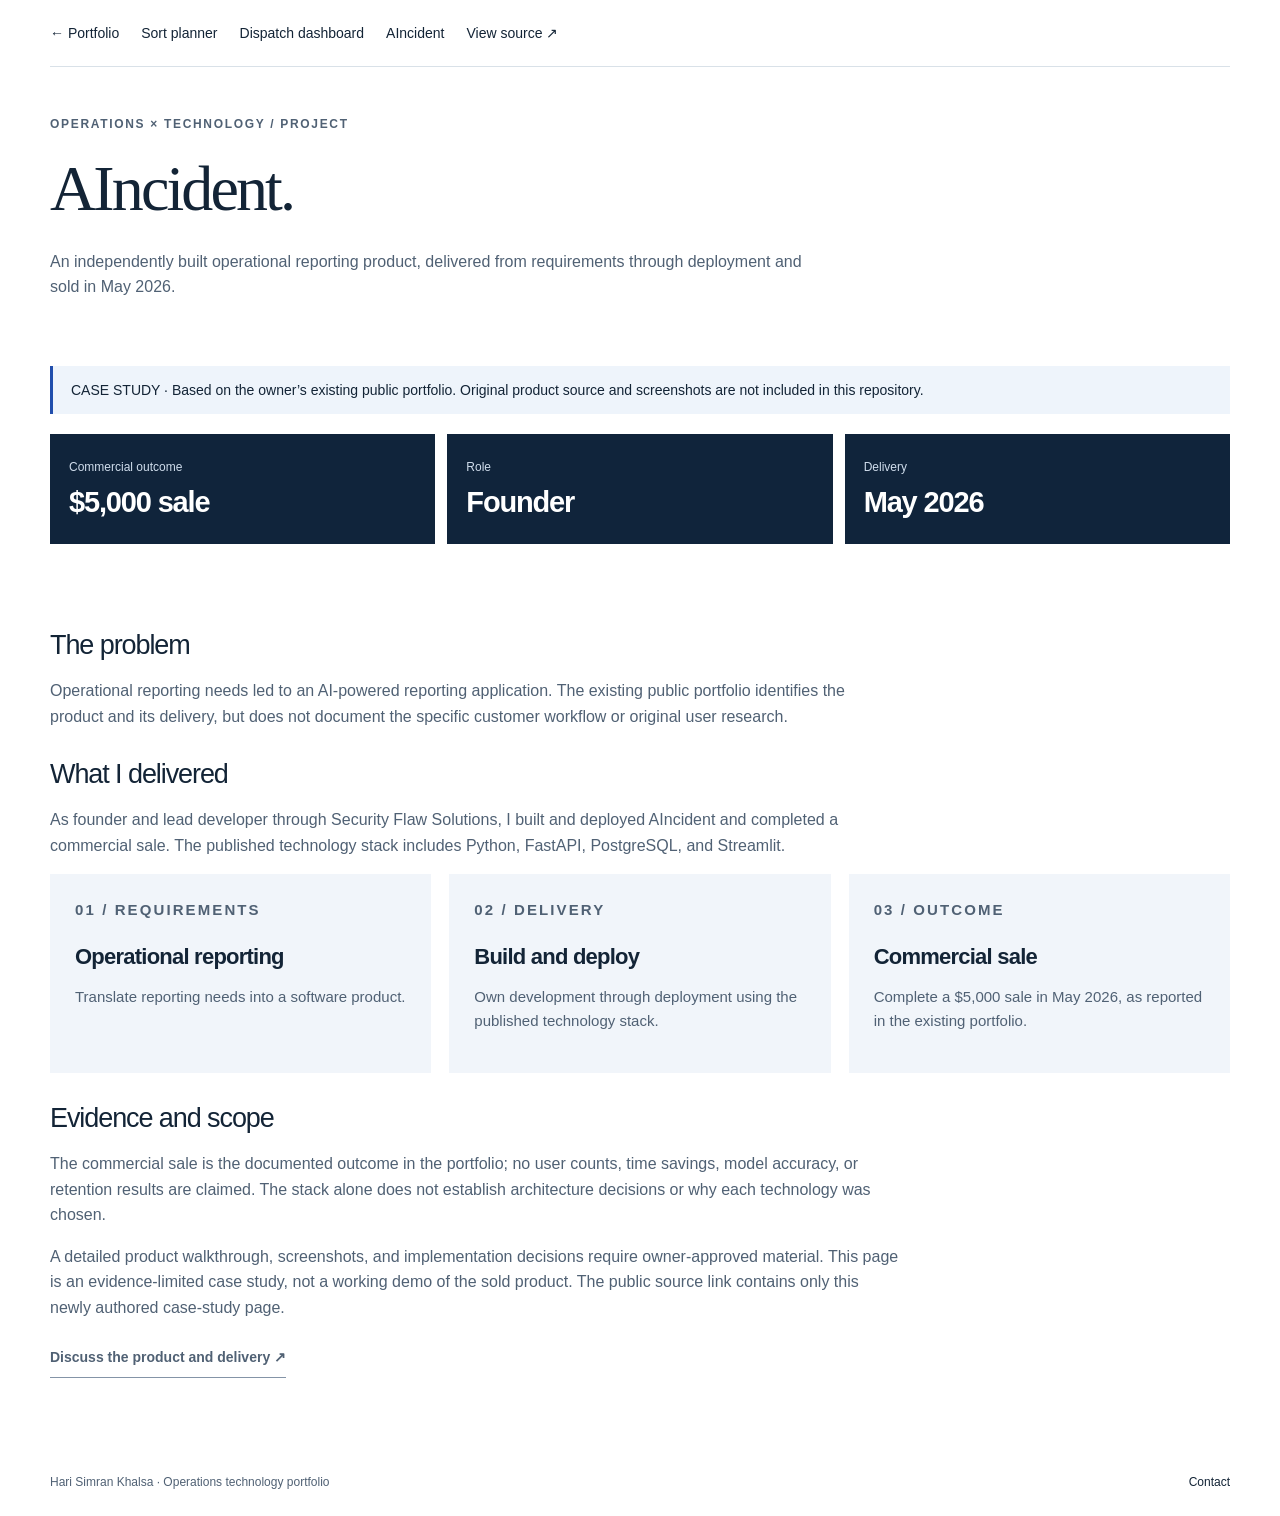
==== projects/aincident/index.html @ 90aebd1b "Add operations technology demos, project case study, and portfolio plan" ====
<!doctype html><html lang="en"><head><meta charset="utf-8"><meta name="viewport" content="width=device-width,initial-scale=1"><meta name="description" content="An independently built operational reporting product, delivered from requirements through deployment and sold in May 2026."><title>AIncident. | Hari Simran Khalsa</title><link rel="stylesheet" href="../../styles.css"><link rel="stylesheet" href="../projects.css"></head><body><a class="skip" href="#main">Skip to content</a><div class="wrap"><nav class="project-nav" aria-label="Project navigation"><a href="../../index.html#projects">← Portfolio</a><a href="../sort-planner/">Sort planner</a><a href="../dispatch-dashboard/">Dispatch dashboard</a><a href="../aincident/">AIncident</a><a href="https://github.com/sfskhalsa101/hari-simran-khalsa-portfolio/tree/main/projects/aincident">View source ↗</a></nav><main id="main"><div class="project-head"><p class="eyebrow">OPERATIONS × TECHNOLOGY / PROJECT</p><h1>AIncident.</h1><p>An independently built operational reporting product, delivered from requirements through deployment and sold in May 2026.</p></div><div class="notice">CASE STUDY · Based on the owner’s existing public portfolio. Original product source and screenshots are not included in this repository.</div><div class="kpis"><div><span>Commercial outcome</span><strong>$5,000 sale</strong></div><div><span>Role</span><strong>Founder</strong></div><div><span>Delivery</span><strong>May 2026</strong></div></div><section class="project-bottom"><h2>The problem</h2><p>Operational reporting needs led to an AI-powered reporting application. The existing public portfolio identifies the product and its delivery, but does not document the specific customer workflow or original user research.</p><h2>What I delivered</h2><p>As founder and lead developer through Security Flaw Solutions, I built and deployed AIncident and completed a commercial sale. The published technology stack includes Python, FastAPI, PostgreSQL, and Streamlit.</p><div class="flow"><div><p class="eyebrow">01 / REQUIREMENTS</p><h3>Operational reporting</h3><p>Translate reporting needs into a software product.</p></div><div><p class="eyebrow">02 / DELIVERY</p><h3>Build and deploy</h3><p>Own development through deployment using the published technology stack.</p></div><div><p class="eyebrow">03 / OUTCOME</p><h3>Commercial sale</h3><p>Complete a $5,000 sale in May 2026, as reported in the existing portfolio.</p></div></div><h2>Evidence and scope</h2><p>The commercial sale is the documented outcome in the portfolio; no user counts, time savings, model accuracy, or retention results are claimed. The stack alone does not establish architecture decisions or why each technology was chosen.</p><p>A detailed product walkthrough, screenshots, and implementation decisions require owner-approved material. This page is an evidence-limited case study, not a working demo of the sold product. The public source link contains only this newly authored case-study page.</p><p><a class="text-button" href="../../index.html#contact">Discuss the product and delivery ↗</a></p></section></main><footer><span>Hari Simran Khalsa · Operations technology portfolio</span><a href="../../index.html#contact">Contact</a></footer></div></body></html>
---- styles.css ----
:root{--navy:#10243b;--blue:#214eac;--ink:#132436;--muted:#506174;--line:#d9e1e8;--pale:#f1f5fa;--white:#fff;--max:1180px}*{box-sizing:border-box}html{scroll-behavior:smooth;scroll-padding-top:30px}body{margin:0;background:var(--white);color:var(--ink);font:16px/1.6 'Segoe UI',Arial,sans-serif;-webkit-font-smoothing:antialiased}a{color:inherit;text-decoration:none}button,input{font:inherit}button,a,input,summary{touch-action:manipulation}a:focus-visible,button:focus-visible,input:focus-visible,summary:focus-visible{outline:3px solid #e8aa3e;outline-offset:4px}.wrap{width:min(var(--max),calc(100% - 80px));margin:auto}.skip{position:absolute;left:20px;top:-80px;background:var(--navy);color:white;padding:12px;z-index:100}.skip:focus{top:10px}header{border-bottom:1px solid var(--line)}.nav{min-height:94px;display:flex;align-items:center;justify-content:space-between;gap:25px}.brand{display:flex;align-items:center;gap:13px;font-size:16px;font-weight:650}.monogram{background:var(--navy);color:white;display:grid;place-items:center;width:39px;height:39px;font-size:14px;letter-spacing:-1px}.nav nav{display:flex;align-items:center;gap:26px;font-size:14px}.nav nav a:hover{color:var(--blue)}.nav-contact{border:1px solid var(--navy);padding:8px 17px}.hero{padding:64px 0 65px;display:grid;grid-template-columns:1.14fr .86fr;gap:70px;align-items:center}.eyebrow{font-size:12px;letter-spacing:.14em;font-weight:650;line-height:1.5;margin:0 0 22px;color:var(--blue)}h1{font-family:Georgia,'Times New Roman',serif;font-weight:400;font-size:clamp(60px,6.7vw,86px);letter-spacing:-.045em;line-height:1.05;margin:0 0 26px}.hero-role{font-size:23px;line-height:1.4;margin:0 0 20px;font-weight:500;letter-spacing:-.025em}.hero-description{color:var(--muted);font-size:16px;max-width:490px;margin:0 0 29px}.actions{display:flex;align-items:center;gap:25px;flex-wrap:wrap}.button{padding:14px 18px;background:var(--blue);color:#fff;display:inline-flex;align-items:center;justify-content:center;gap:20px;min-height:50px;font-size:14px;font-weight:600}.button:hover{background:var(--navy)}.text-button{font-size:14px;font-weight:600;border-bottom:1px solid #8494a7;padding:9px 0;display:inline-flex;gap:13px;align-items:center}.hero-detail{margin-top:35px;display:flex;gap:7px 18px;flex-wrap:wrap;color:var(--muted);font-size:12px}.portrait{margin:0;position:relative;align-self:stretch;min-height:530px;background:#dae1e8;overflow:hidden}.portrait img{width:100%;height:100%;object-fit:cover;object-position:50% 32%;display:block}.portrait figcaption{position:absolute;bottom:0;left:0;right:0;background:#10243beb;color:white;padding:16px 21px;display:flex;justify-content:space-between;gap:15px;font-size:12px}.portrait figcaption span:first-child{letter-spacing:.07em}.metric-band{background:var(--navy);color:white}.metrics{display:grid;grid-template-columns:repeat(4,1fr);padding:38px 0;gap:40px}.metrics>div{border-left:1px solid #456076;padding-left:30px}.metrics>div:first-child{border:0;padding-left:0}.metrics strong{font-size:48px;font-weight:450;letter-spacing:-.05em;line-height:1.1}.metrics p{font-size:16px;margin:10px 0 2px}.metrics span{font-size:12px;color:#bfd0e2}.section{padding-top:85px;padding-bottom:85px}.section-heading{display:grid;grid-template-columns:1.2fr .8fr;gap:70px;align-items:end;margin-bottom:37px}.section-heading .eyebrow{margin-bottom:15px}h2{font-size:clamp(32px,3.4vw,43px);font-weight:500;letter-spacing:-.04em;line-height:1.18;margin:0}.section-heading>p{margin:0;color:var(--muted);font-size:16px}.section-heading>.text-button{justify-self:end;align-self:end}.case{display:grid;grid-template-columns:.88fr 1.12fr;border:1px solid var(--line);margin-bottom:24px}.case-lead{padding:36px;background:var(--pale)}.company-label{font-size:12px;font-weight:650;letter-spacing:.06em;color:var(--blue);margin:0 0 25px}h3{font-size:29px;letter-spacing:-.035em;font-weight:550;line-height:1.2;margin:0}.case-number{font-size:52px;letter-spacing:-.05em;font-weight:500;line-height:1.2;margin:28px 0 8px}.case-number span{font-size:30px;color:var(--blue);padding:0 6px}.case-lead>p:not(.company-label){font-size:14px;color:var(--muted);max-width:350px}.case-body{padding:35px 40px}.case-body>div+div{margin-top:22px}h4{margin:0 0 6px;font-size:16px;line-height:1.4;font-weight:650}.case-body p{margin:0;color:var(--muted);font-size:15px}.case-tags{display:flex;flex-wrap:wrap;gap:8px}.case-tags span{font-size:12px;padding:4px 9px;background:var(--pale);border:1px solid #e3e9ef;color:#3d5068}.bar-chart{margin:28px 0 5px}.bar-row{display:grid;grid-template-columns:42px 1fr 40px;align-items:center;gap:11px;margin:13px 0;font-size:12px}.bar-row>div{height:11px;background:#dde5ee}.bar-row i{height:100%;background:#90a3bb;display:block}.bar-row.after i{background:var(--blue)}.bar-row b{text-align:right;font-weight:600}.split-results{display:flex;gap:25px;margin:31px 0 20px}.split-results strong{display:block;font-size:39px;font-weight:500;letter-spacing:-.05em}.split-results span{display:block;font-size:12px;color:var(--muted)}.case-dispatch .case-lead{background:#eaf0f9}.source-note{font-size:12px;color:var(--muted);margin:18px 0 0}.current-section{background:var(--pale);padding:68px 0}.current-grid{display:grid;grid-template-columns:1fr 1.05fr;gap:90px}.current-grid>div>p:not(.eyebrow){color:var(--muted);max-width:430px}.current-stat{display:flex;align-items:center;gap:25px;padding-bottom:20px;border-bottom:1px solid #cbd6e2}.current-stat strong{font-size:70px;letter-spacing:-.06em;line-height:1;font-weight:450;color:var(--blue)}.current-stat p{margin:0;font-size:15px;color:var(--muted)}.current-details ul{padding-left:19px;margin:22px 0}.current-details li{padding:0 0 9px 4px;font-size:15px}.small{font-size:12px;line-height:1.55;color:var(--muted);margin:12px 0 0}.demo-topline{display:flex;justify-content:space-between;align-items:center;gap:15px;margin-bottom:20px}.demo-label{font-size:12px;letter-spacing:.07em;color:var(--blue);font-weight:650}.demo-topline p{font-size:12px;color:var(--muted);margin:0}.scenario-buttons{display:flex;gap:8px;flex-wrap:wrap;margin-bottom:18px}.scenario-buttons button{background:white;color:var(--muted);border:1px solid var(--line);padding:9px 14px;font-size:14px;cursor:pointer;min-height:43px}.scenario-buttons button[aria-pressed=true]{background:var(--navy);border-color:var(--navy);color:white}.simulator{display:grid;grid-template-columns:1.1fr .9fr;border:1px solid var(--line)}#staffing-form{padding:28px}.form-heading{display:flex;align-items:center;justify-content:space-between;gap:20px;margin-bottom:23px}.form-heading h3{font-size:23px}.form-heading button{border:0;border-bottom:1px solid #96a4b4;background:none;color:var(--blue);font-size:14px;cursor:pointer;padding:4px 0}.input-grid{display:grid;grid-template-columns:1fr 1fr;gap:16px 20px}.input-grid label{font-size:14px;font-weight:500;line-height:1.45}.input-grid input{display:block;margin-top:6px;width:100%;min-height:43px;background:white;border:1px solid #b8c6d4;border-radius:0;color:var(--ink);padding:8px 10px;font-size:16px}.input-grid input:focus{border-color:var(--blue)}.wide-input{grid-column:1/-1}.field-note{font-size:12px;color:var(--muted);margin:19px 0 0}.sim-results{background:var(--navy);padding:30px;color:white}.result-status{display:inline-block;padding:5px 9px;border:1px solid #6189b7;color:#d0e6ff;font-size:12px}.result-status.late{border-color:#d0a16b;color:#ffd8a5}.finish-result{margin:30px 0}.finish-result>span{font-size:14px;color:#b9cce0;display:block}.finish-result>strong{display:block;font-size:50px;line-height:1.3;letter-spacing:-.045em;font-weight:450;margin:5px 0}.finish-result>p{font-size:14px;color:#c6d7e9;min-height:24px;margin:3px 0}.result-grid{display:grid;grid-template-columns:1fr 1fr;gap:22px 15px;padding:23px 0;border-top:1px solid #3b526c;border-bottom:1px solid #3b526c}.result-grid span{display:block;font-size:12px;color:#b9cce0}.result-grid strong{display:block;font-size:26px;font-weight:500;letter-spacing:-.025em;margin-top:5px}.constraint-box{padding-top:26px}.constraint-box>span{font-size:12px;letter-spacing:.05em;color:#a9c6e9}.constraint-box h4{font-size:23px;margin-top:9px;font-weight:500}.constraint-box p{font-size:14px;color:#c2d2e3;margin:8px 0}.capacity-bars{margin-top:28px}.capacity-bars>div{display:grid;grid-template-columns:38px 1fr 62px;align-items:center;gap:12px;margin:12px 0;font-size:12px}.capacity-bars b{font-weight:500;text-align:right}.capacity-bars meter{width:100%;height:12px;border:0;appearance:none;background:#304860}.capacity-bars meter::-webkit-meter-bar{background:#304860;border:0;border-radius:0;height:9px}.capacity-bars meter::-webkit-meter-optimum-value{background:#83b1ef}.capacity-bars meter::-moz-meter-bar{background:#83b1ef}.sim-results .small{color:#a8bed5}.result-error{border:1px solid #b99a70;padding:17px;color:#ffe1bc;font-size:15px}.method{margin-top:17px;border-bottom:1px solid var(--line);padding:13px 0 18px}.method summary{cursor:pointer;font-size:14px;font-weight:600;width:fit-content}.method-grid{display:grid;grid-template-columns:repeat(3,1fr);gap:27px;padding:20px 0 0}.method p{font-size:14px;color:var(--muted);margin:0}.product-section{background:#19385d;color:white;padding:70px 0}.product-grid{display:grid;grid-template-columns:1fr .9fr;gap:100px}.product-section .eyebrow{color:#b5d3ff}.product-section h2{font-family:Georgia,'Times New Roman',serif;font-weight:400;font-size:64px;line-height:1.1}.product-subtitle{font-size:23px;line-height:1.4;font-weight:450;margin:23px 0}.product-grid>div>p:not(.eyebrow):not(.product-subtitle){font-size:16px;color:#cfdded}.tech-list{display:flex;flex-wrap:wrap;gap:9px;margin-top:25px}.tech-list span{font-size:12px;border:1px solid #5b7698;padding:5px 10px}.product-facts{padding-top:12px}.product-facts>div{padding:20px 0;border-bottom:1px solid #526c8a}.product-facts span{display:block;color:#c0d2e9;font-size:13px}.product-facts strong{font-size:23px;display:block;margin-top:5px;letter-spacing:-.025em;font-weight:500}.product-facts p{font-size:12px!important;margin-top:27px}.experience-list{border-top:1px solid var(--line)}.experience-list article{display:grid;grid-template-columns:.75fr 1.25fr;gap:50px;border-bottom:1px solid var(--line);padding:28px 0}.experience-list article span{font-size:12px;letter-spacing:.05em;color:var(--muted)}.experience-list h3{font-size:26px;margin-top:7px}.experience-list h4{font-size:17px;font-weight:600;margin-bottom:7px}.experience-list p{font-size:15px;color:var(--muted);margin:0;max-width:630px}.education{display:grid;grid-template-columns:1fr 1fr 1.1fr;gap:35px;padding-top:40px}.education .eyebrow{margin-bottom:12px}.education p:not(.eyebrow){font-size:14px;color:var(--muted);margin:0}.education strong{font-weight:550;color:var(--ink)}.contact-section{padding:66px 0;background:var(--pale);border-top:1px solid var(--line);border-bottom:1px solid var(--line)}.contact-inner{display:grid;grid-template-columns:1.2fr .8fr;align-items:center;gap:80px}.contact-inner h2{font-size:36px}.contact-inner>div>p:not(.eyebrow){color:var(--muted);max-width:530px;margin-top:18px}.contact-email{font-size:21px;border-bottom:1px solid #8e9fb1;overflow-wrap:anywhere}.contact-inner .button{margin-top:8px}footer{padding:24px 0;display:flex;justify-content:space-between;gap:16px;color:var(--muted);font-size:12px}footer a{color:var(--ink)}
@media(max-width:1050px){.wrap{width:calc(100% - 56px)}.hero{gap:35px;padding:45px 0}.portrait{min-height:520px}.portrait figcaption{flex-direction:column;gap:0}.hero-detail{margin-top:25px}.metrics{gap:24px}.metrics>div{padding-left:24px}.metrics strong{font-size:42px}.section-heading{gap:35px}.current-grid,.product-grid{gap:50px}.case-lead{padding:28px}.case-body{padding:28px}.case-number{font-size:44px}.split-results{gap:18px}.split-results strong{font-size:32px}.sim-results,#staffing-form{padding:24px}.finish-result>strong{font-size:42px}.input-grid{gap:14px}.contact-inner{gap:40px}}
@media(max-width:760px){.wrap{width:calc(100% - 40px)}.nav{min-height:76px;gap:12px}.brand{font-size:14px;gap:9px}.monogram{width:34px;height:34px}.nav nav{gap:16px}.nav nav a:not(.nav-contact){display:none}.nav-contact{font-size:13px;padding:7px 12px}.hero{grid-template-columns:1fr;gap:32px;padding:36px 0 40px}.hero-copy{max-width:600px}.eyebrow{font-size:12px;margin-bottom:19px}h1{font-size:64px;line-height:1.05;margin-bottom:22px}.hero-role{font-size:23px}.hero-description{max-width:100%}.hero-detail{margin-top:23px}.portrait{min-height:0;height:440px;max-width:100%}.portrait img{object-position:50% 25%}.portrait figcaption{flex-direction:row;font-size:12px;padding:15px}.metrics{padding:27px 0;gap:15px}.metrics>div{padding-left:14px}.metrics strong{font-size:35px}.metrics p{font-size:13px;line-height:1.4;margin-top:9px}.metrics span{font-size:12px;line-height:1.4;display:block;margin-top:8px}.section{padding-top:55px;padding-bottom:55px}.section-heading{grid-template-columns:1fr;gap:19px;margin-bottom:27px}h2{font-size:33px}.section-heading>p{max-width:550px}.section-heading>.text-button{justify-self:start}.case{grid-template-columns:1fr}.case-lead{padding:27px}.case-body{padding:27px}.case-lead h3 br{display:none}.case-number{font-size:47px;margin-top:20px}.bar-chart{max-width:390px}.case-lead>p:not(.company-label){max-width:100%}.split-results strong{font-size:38px}.split-results{gap:42px;margin-top:22px}.current-section{padding:45px 0}.current-grid{grid-template-columns:1fr;gap:30px}.current-stat strong{font-size:59px}.current-stat p{max-width:300px}.current-grid>div>p:not(.eyebrow){max-width:100%}.demo-topline{flex-direction:column;align-items:flex-start;gap:7px}.scenario-buttons{gap:7px}.scenario-buttons button{font-size:13px;padding:8px 11px}.simulator{grid-template-columns:1fr}.input-grid{gap:17px 15px}.input-grid label{font-size:14px}.sim-results,#staffing-form{padding:24px}.finish-result{margin:23px 0}.finish-result>strong{font-size:46px}.result-grid strong{font-size:26px}.method-grid{grid-template-columns:1fr;gap:19px}.product-section{padding:46px 0}.product-grid{grid-template-columns:1fr;gap:23px}.product-section h2{font-size:54px}.product-subtitle{font-size:23px}.product-facts{padding-top:0}.product-facts>div{padding:15px 0}.product-facts strong{font-size:22px}.experience-list article{grid-template-columns:1fr;gap:17px;padding:24px 0}.experience-list h3{font-size:25px}.education{grid-template-columns:1fr;gap:25px;padding-top:30px}.contact-section{padding:43px 0}.contact-inner{grid-template-columns:1fr;gap:23px}.contact-inner h2{font-size:32px}.contact-email{font-size:20px}footer{flex-wrap:wrap;padding:24px 0;gap:12px}footer span:nth-child(2){order:3;width:100%}}
@media(max-width:370px){.wrap{width:calc(100% - 30px)}h1{font-size:55px}.metrics{gap:10px}.metrics>div{padding-left:10px}.metrics strong{font-size:29px}.metrics p,.metrics span{font-size:12px}.portrait figcaption{flex-direction:column}.input-grid{grid-template-columns:1fr}.wide-input{grid-column:auto}.case-lead,.case-body{padding:23px}}
@media(prefers-reduced-motion:reduce){html{scroll-behavior:auto}}
@media print{header,.simulator,.scenario-buttons,.demo-topline,.method,.actions,.contact-section,footer{display:none}.wrap{width:100%}.hero{padding:15px 0;gap:35px;grid-template-columns:1.3fr .7fr}.portrait{min-height:0;height:290px}.section{padding:30px 0}.metric-band,.product-section{print-color-adjust:exact;-webkit-print-color-adjust:exact}.case,.experience-list article{break-inside:avoid}h1{font-size:50px}.source-note{font-size:11px}}

.savings-explanation{padding:17px 18px;background:var(--pale);border-left:3px solid var(--blue)}.savings-explanation p+p{margin-top:8px;font-size:13px}.savings-explanation strong{font-weight:600;color:var(--ink)}
@media(max-width:1050px){.metrics{grid-template-columns:repeat(2,1fr);gap:26px}.metrics>div:nth-child(3){border:0;padding-left:0}}
---- projects/projects.css ----
.project-head{padding:48px 0 30px}.project-head h1{font-size:clamp(40px,5vw,66px);max-width:850px}.project-head p{max-width:780px;color:var(--muted)}.project-nav{display:flex;gap:22px;padding:22px 0;border-bottom:1px solid var(--line);flex-wrap:wrap;font-size:14px}.notice{padding:13px 18px;background:#eef4fb;border-left:3px solid var(--blue);font-size:14px;margin:20px 0}.project-layout{display:grid;grid-template-columns:300px 1fr;gap:28px;align-items:start}.panel{border:1px solid var(--line);padding:24px;background:white}.panel h2{font-size:25px;margin-bottom:20px}.controls label{display:block;margin-bottom:14px;font-size:14px}.controls input,.controls select{display:block;width:100%;padding:9px;border:1px solid #9aabba;font:inherit;margin-top:5px}.controls button,button.action{border:0;cursor:pointer;background:var(--blue);color:white;padding:12px 18px;font:inherit}.kpis{display:grid;grid-template-columns:repeat(3,1fr);gap:12px;margin:0 0 22px}.kpis>div{background:var(--navy);color:white;padding:19px}.kpis strong{font-size:29px;display:block;letter-spacing:-.04em}.kpis span{font-size:12px;color:#d0ddec}.table-scroll{overflow-x:auto}table{border-collapse:collapse;width:100%;font-size:14px}th,td{text-align:left;border-bottom:1px solid var(--line);padding:12px 10px;vertical-align:top}th{font-size:12px;color:var(--muted);background:var(--pale)}td input{width:88px;padding:6px;border:1px solid #b8c6d4;font:inherit}caption{text-align:left;font-weight:600;margin:10px 0}details{margin:24px 0}summary{cursor:pointer;font-weight:600}.project-bottom{padding:34px 0 55px}.project-bottom h2{font-size:27px;margin-top:30px}.project-bottom p,.project-bottom li{max-width:850px;color:var(--muted)}.error{color:#942713;font-weight:600}.flag{display:inline-block;padding:3px 8px;font-size:12px;background:#fff0df;color:#704600}.flag.Critical{background:#fce8e4;color:#8a2519}.flag.Clear{background:#e5f4ed;color:#176142}.route{border:1px solid var(--line);padding:20px;margin-bottom:16px}.route h3{font-size:21px;display:flex;justify-content:space-between;gap:14px}.route ul{padding-left:20px}.route li{margin:12px 0}.route p{font-size:14px;color:var(--muted)}.project-cards{display:grid;grid-template-columns:repeat(3,1fr);gap:18px}.project-card{border:1px solid var(--line);padding:28px;display:flex;flex-direction:column;align-items:start}.project-card h3{font-size:25px}.project-card p{color:var(--muted);font-size:15px}.project-card .actions{margin-top:auto;gap:13px}.flow{display:grid;grid-template-columns:repeat(3,1fr);gap:18px}.flow>div{padding:25px;background:var(--pale)}.flow h3{font-size:22px}.flow p{font-size:15px}.muted{color:var(--muted)}[hidden]{display:none!important}@media(max-width:850px){.project-layout{grid-template-columns:1fr}.project-cards,.flow{grid-template-columns:1fr}.kpis{grid-template-columns:1fr 1fr}.project-head{padding-top:32px}.project-nav{gap:15px}.panel{padding:18px}}@media(max-width:420px){.kpis{grid-template-columns:1fr}.project-head h1{font-size:42px}}
.project-layout>*{min-width:0}.project-cards>*{min-width:0}.kpis strong{overflow-wrap:anywhere}
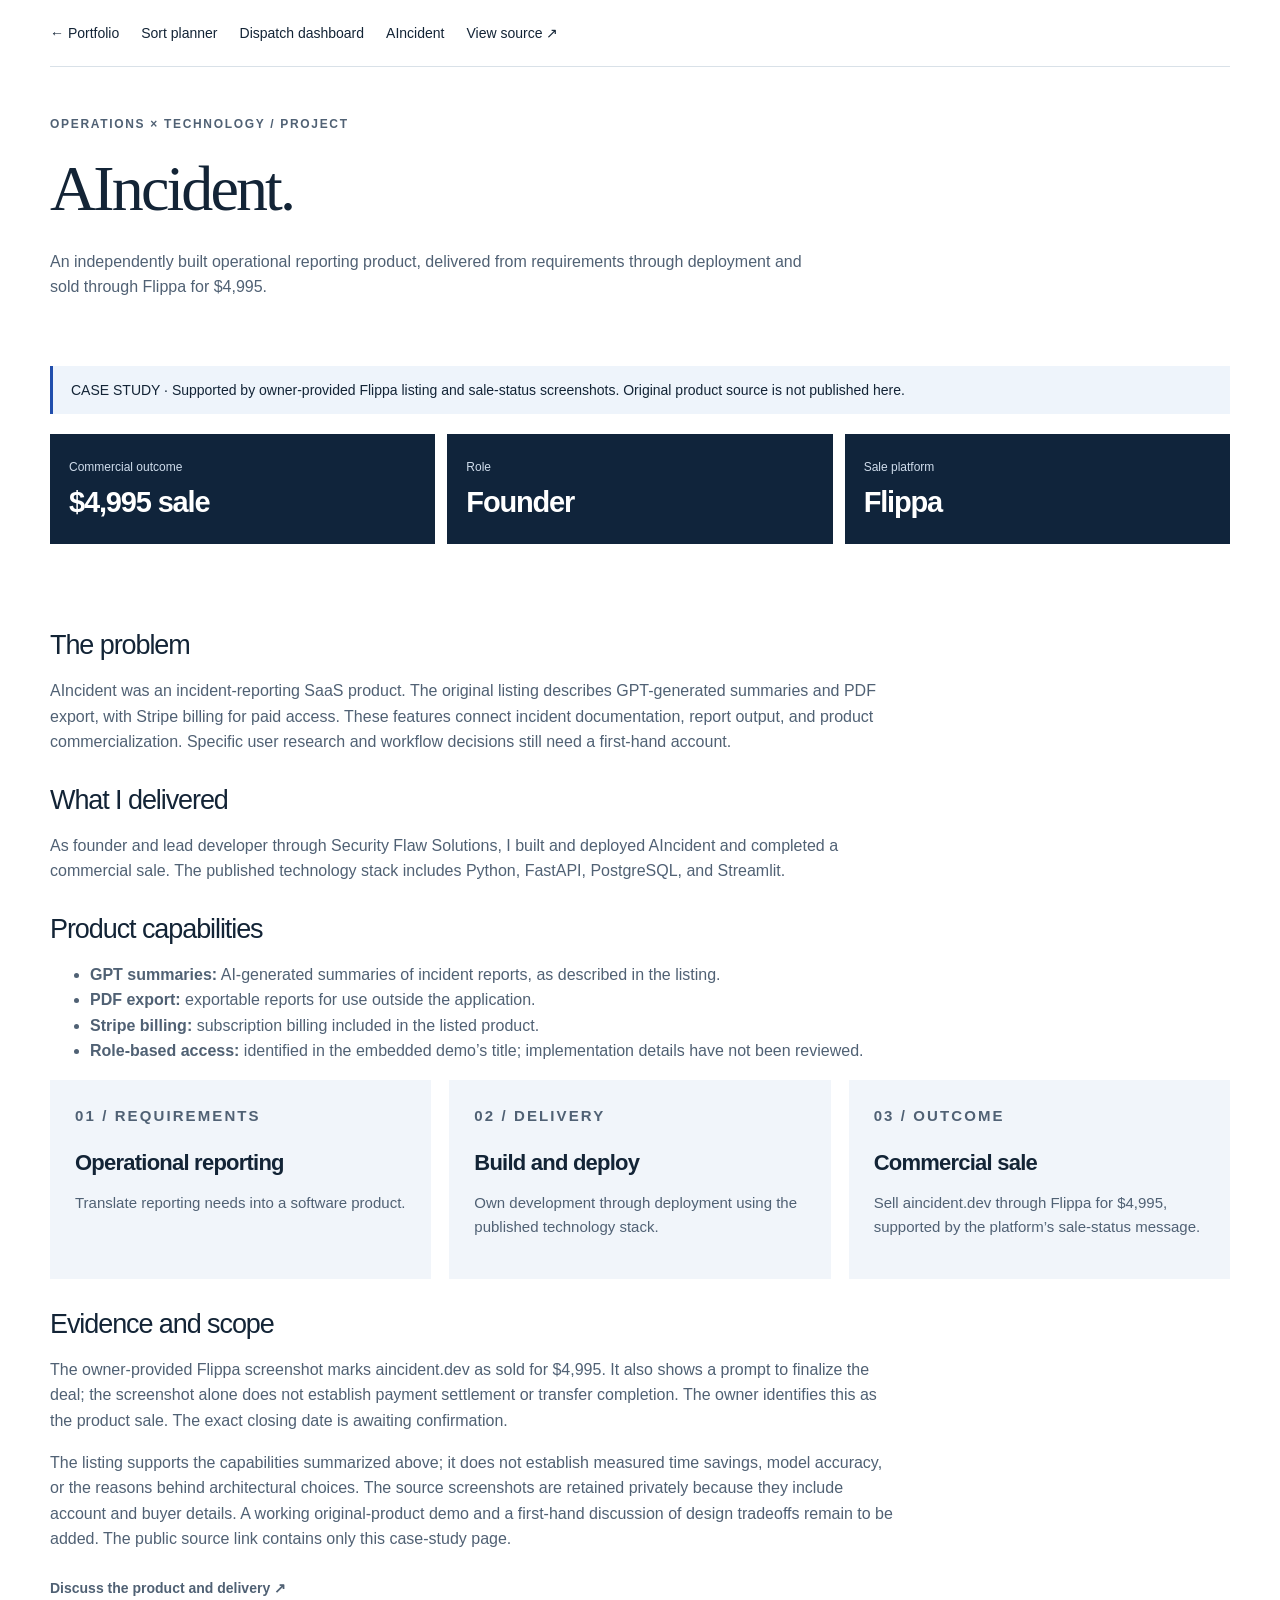
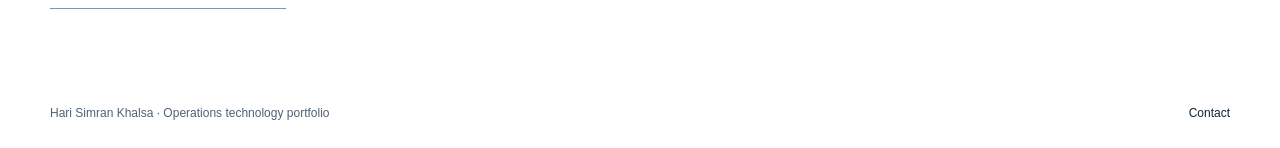
==== commit 765616df: "Ground AIncident case study in original Flippa sale evidence" ====
--- a/projects/aincident/index.html
+++ b/projects/aincident/index.html
@@ -1 +1 @@
-<!doctype html><html lang="en"><head><meta charset="utf-8"><meta name="viewport" content="width=device-width,initial-scale=1"><meta name="description" content="An independently built operational reporting product, delivered from requirements through deployment and sold in May 2026."><title>AIncident. | Hari Simran Khalsa</title><link rel="stylesheet" href="../../styles.css"><link rel="stylesheet" href="../projects.css"></head><body><a class="skip" href="#main">Skip to content</a><div class="wrap"><nav class="project-nav" aria-label="Project navigation"><a href="../../index.html#projects">← Portfolio</a><a href="../sort-planner/">Sort planner</a><a href="../dispatch-dashboard/">Dispatch dashboard</a><a href="../aincident/">AIncident</a><a href="https://github.com/sfskhalsa101/hari-simran-khalsa-portfolio/tree/main/projects/aincident">View source ↗</a></nav><main id="main"><div class="project-head"><p class="eyebrow">OPERATIONS × TECHNOLOGY / PROJECT</p><h1>AIncident.</h1><p>An independently built operational reporting product, delivered from requirements through deployment and sold in May 2026.</p></div><div class="notice">CASE STUDY · Based on the owner’s existing public portfolio. Original product source and screenshots are not included in this repository.</div><div class="kpis"><div><span>Commercial outcome</span><strong>$5,000 sale</strong></div><div><span>Role</span><strong>Founder</strong></div><div><span>Delivery</span><strong>May 2026</strong></div></div><section class="project-bottom"><h2>The problem</h2><p>Operational reporting needs led to an AI-powered reporting application. The existing public portfolio identifies the product and its delivery, but does not document the specific customer workflow or original user research.</p><h2>What I delivered</h2><p>As founder and lead developer through Security Flaw Solutions, I built and deployed AIncident and completed a commercial sale. The published technology stack includes Python, FastAPI, PostgreSQL, and Streamlit.</p><div class="flow"><div><p class="eyebrow">01 / REQUIREMENTS</p><h3>Operational reporting</h3><p>Translate reporting needs into a software product.</p></div><div><p class="eyebrow">02 / DELIVERY</p><h3>Build and deploy</h3><p>Own development through deployment using the published technology stack.</p></div><div><p class="eyebrow">03 / OUTCOME</p><h3>Commercial sale</h3><p>Complete a $5,000 sale in May 2026, as reported in the existing portfolio.</p></div></div><h2>Evidence and scope</h2><p>The commercial sale is the documented outcome in the portfolio; no user counts, time savings, model accuracy, or retention results are claimed. The stack alone does not establish architecture decisions or why each technology was chosen.</p><p>A detailed product walkthrough, screenshots, and implementation decisions require owner-approved material. This page is an evidence-limited case study, not a working demo of the sold product. The public source link contains only this newly authored case-study page.</p><p><a class="text-button" href="../../index.html#contact">Discuss the product and delivery ↗</a></p></section></main><footer><span>Hari Simran Khalsa · Operations technology portfolio</span><a href="../../index.html#contact">Contact</a></footer></div></body></html>+<!doctype html><html lang="en"><head><meta charset="utf-8"><meta name="viewport" content="width=device-width,initial-scale=1"><meta name="description" content="An independently built operational reporting product, delivered from requirements through deployment and sold through Flippa for $4,995."><title>AIncident. | Hari Simran Khalsa</title><link rel="stylesheet" href="../../styles.css"><link rel="stylesheet" href="../projects.css"></head><body><a class="skip" href="#main">Skip to content</a><div class="wrap"><nav class="project-nav" aria-label="Project navigation"><a href="../../index.html#projects">← Portfolio</a><a href="../sort-planner/">Sort planner</a><a href="../dispatch-dashboard/">Dispatch dashboard</a><a href="../aincident/">AIncident</a><a href="https://github.com/sfskhalsa101/hari-simran-khalsa-portfolio/tree/main/projects/aincident">View source ↗</a></nav><main id="main"><div class="project-head"><p class="eyebrow">OPERATIONS × TECHNOLOGY / PROJECT</p><h1>AIncident.</h1><p>An independently built operational reporting product, delivered from requirements through deployment and sold through Flippa for $4,995.</p></div><div class="notice">CASE STUDY · Supported by owner-provided Flippa listing and sale-status screenshots. Original product source is not published here.</div><div class="kpis"><div><span>Commercial outcome</span><strong>$4,995 sale</strong></div><div><span>Role</span><strong>Founder</strong></div><div><span>Sale platform</span><strong>Flippa</strong></div></div><section class="project-bottom"><h2>The problem</h2><p>AIncident was an incident-reporting SaaS product. The original listing describes GPT-generated summaries and PDF export, with Stripe billing for paid access. These features connect incident documentation, report output, and product commercialization. Specific user research and workflow decisions still need a first-hand account.</p><h2>What I delivered</h2><p>As founder and lead developer through Security Flaw Solutions, I built and deployed AIncident and completed a commercial sale. The published technology stack includes Python, FastAPI, PostgreSQL, and Streamlit.</p><h2>Product capabilities</h2><ul><li><strong>GPT summaries:</strong> AI-generated summaries of incident reports, as described in the listing.</li><li><strong>PDF export:</strong> exportable reports for use outside the application.</li><li><strong>Stripe billing:</strong> subscription billing included in the listed product.</li><li><strong>Role-based access:</strong> identified in the embedded demo’s title; implementation details have not been reviewed.</li></ul><div class="flow"><div><p class="eyebrow">01 / REQUIREMENTS</p><h3>Operational reporting</h3><p>Translate reporting needs into a software product.</p></div><div><p class="eyebrow">02 / DELIVERY</p><h3>Build and deploy</h3><p>Own development through deployment using the published technology stack.</p></div><div><p class="eyebrow">03 / OUTCOME</p><h3>Commercial sale</h3><p>Sell aincident.dev through Flippa for $4,995, supported by the platform’s sale-status message.</p></div></div><h2>Evidence and scope</h2><p>The owner-provided Flippa screenshot marks aincident.dev as sold for $4,995. It also shows a prompt to finalize the deal; the screenshot alone does not establish payment settlement or transfer completion. The owner identifies this as the product sale. The exact closing date is awaiting confirmation.</p><p>The listing supports the capabilities summarized above; it does not establish measured time savings, model accuracy, or the reasons behind architectural choices. The source screenshots are retained privately because they include account and buyer details. A working original-product demo and a first-hand discussion of design tradeoffs remain to be added. The public source link contains only this case-study page.</p><p><a class="text-button" href="../../index.html#contact">Discuss the product and delivery ↗</a></p></section></main><footer><span>Hari Simran Khalsa · Operations technology portfolio</span><a href="../../index.html#contact">Contact</a></footer></div></body></html>
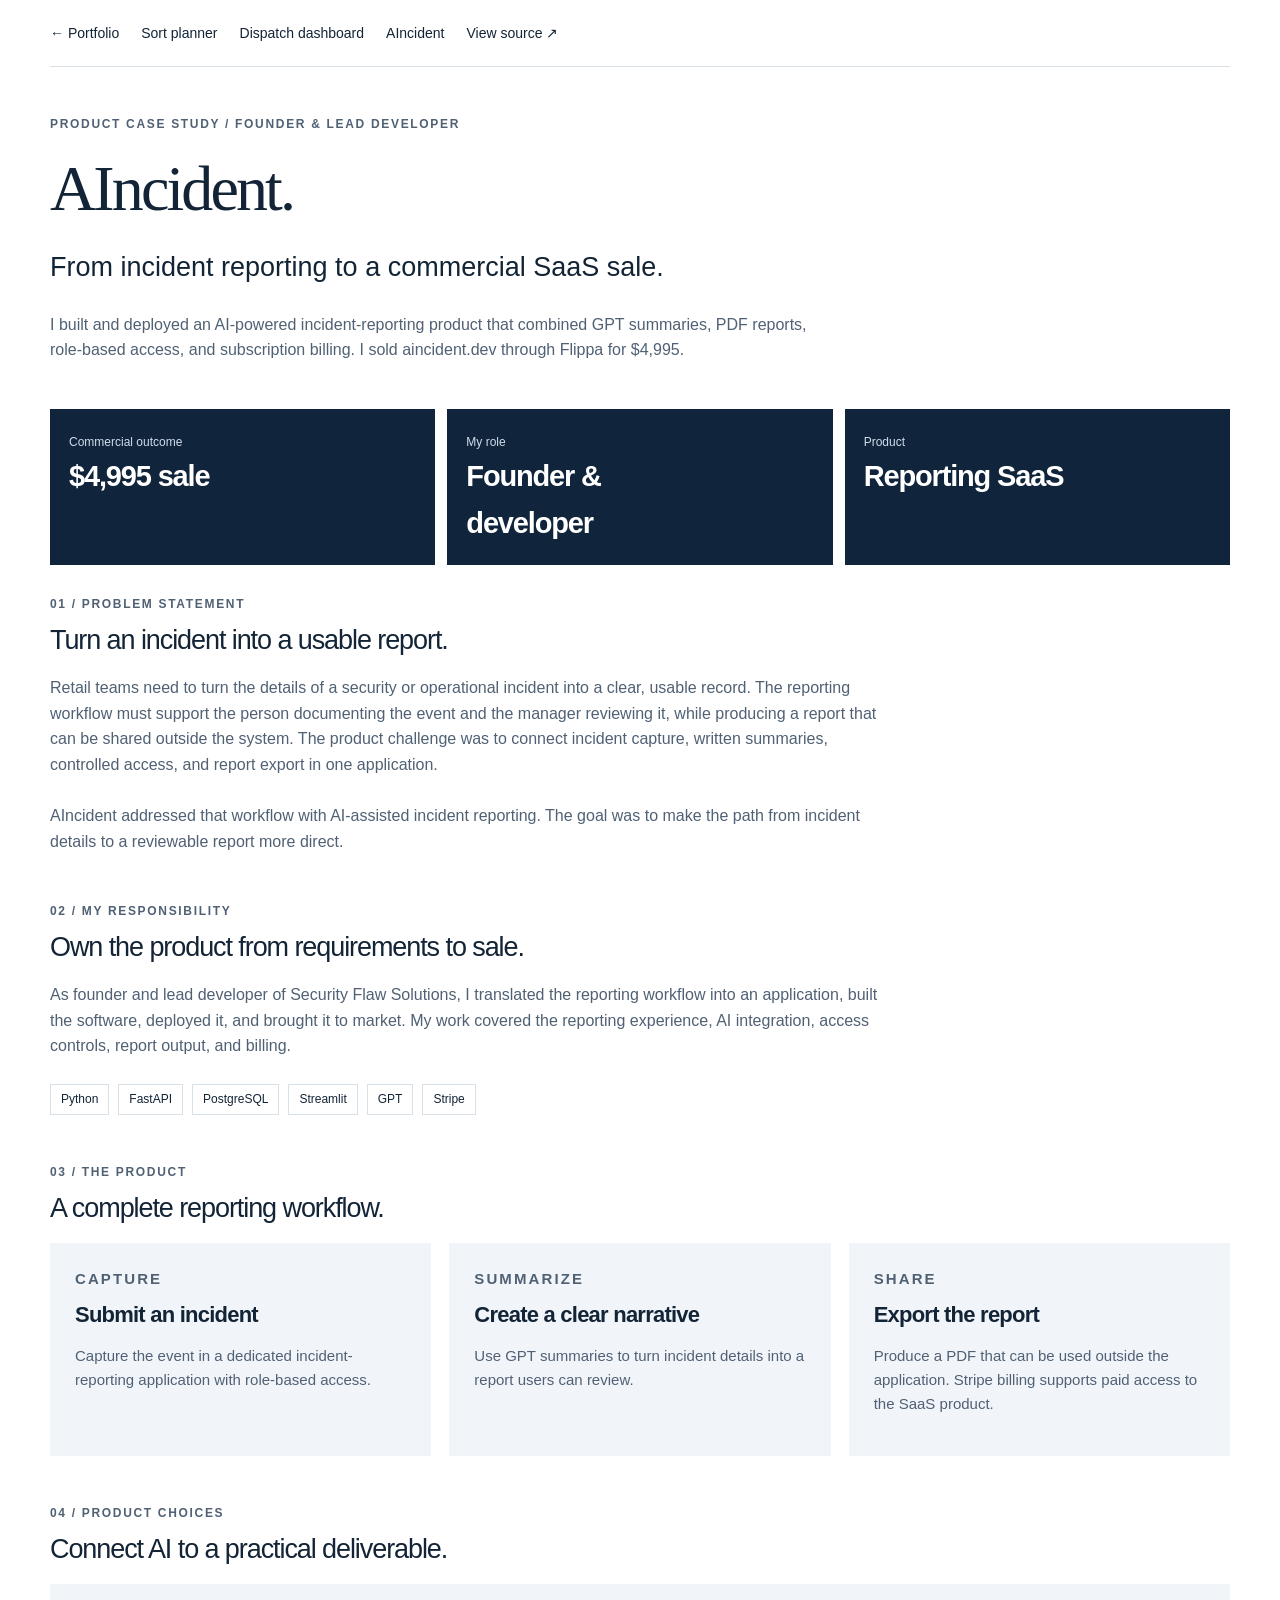
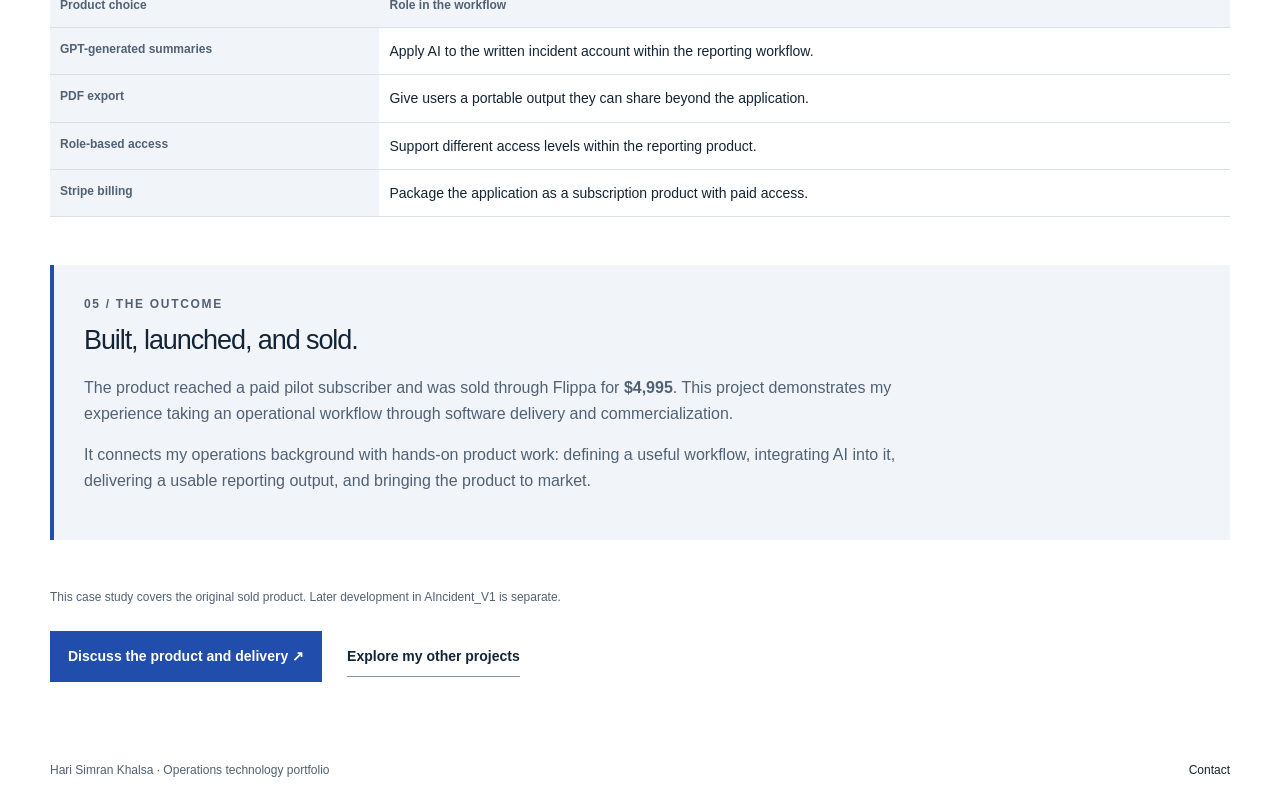
==== commit 7e8b843e: "Replace verification notes with AIncident product case study" ====
--- a/projects/aincident/index.html
+++ b/projects/aincident/index.html
@@ -1 +1,15 @@
-<!doctype html><html lang="en"><head><meta charset="utf-8"><meta name="viewport" content="width=device-width,initial-scale=1"><meta name="description" content="An independently built operational reporting product, delivered from requirements through deployment and sold through Flippa for $4,995."><title>AIncident. | Hari Simran Khalsa</title><link rel="stylesheet" href="../../styles.css"><link rel="stylesheet" href="../projects.css"></head><body><a class="skip" href="#main">Skip to content</a><div class="wrap"><nav class="project-nav" aria-label="Project navigation"><a href="../../index.html#projects">← Portfolio</a><a href="../sort-planner/">Sort planner</a><a href="../dispatch-dashboard/">Dispatch dashboard</a><a href="../aincident/">AIncident</a><a href="https://github.com/sfskhalsa101/hari-simran-khalsa-portfolio/tree/main/projects/aincident">View source ↗</a></nav><main id="main"><div class="project-head"><p class="eyebrow">OPERATIONS × TECHNOLOGY / PROJECT</p><h1>AIncident.</h1><p>An independently built operational reporting product, delivered from requirements through deployment and sold through Flippa for $4,995.</p></div><div class="notice">CASE STUDY · Supported by owner-provided Flippa listing and sale-status screenshots. Original product source is not published here.</div><div class="kpis"><div><span>Commercial outcome</span><strong>$4,995 sale</strong></div><div><span>Role</span><strong>Founder</strong></div><div><span>Sale platform</span><strong>Flippa</strong></div></div><section class="project-bottom"><h2>The problem</h2><p>AIncident was an incident-reporting SaaS product. The original listing describes GPT-generated summaries and PDF export, with Stripe billing for paid access. These features connect incident documentation, report output, and product commercialization. Specific user research and workflow decisions still need a first-hand account.</p><h2>What I delivered</h2><p>As founder and lead developer through Security Flaw Solutions, I built and deployed AIncident and completed a commercial sale. The published technology stack includes Python, FastAPI, PostgreSQL, and Streamlit.</p><h2>Product capabilities</h2><ul><li><strong>GPT summaries:</strong> AI-generated summaries of incident reports, as described in the listing.</li><li><strong>PDF export:</strong> exportable reports for use outside the application.</li><li><strong>Stripe billing:</strong> subscription billing included in the listed product.</li><li><strong>Role-based access:</strong> identified in the embedded demo’s title; implementation details have not been reviewed.</li></ul><div class="flow"><div><p class="eyebrow">01 / REQUIREMENTS</p><h3>Operational reporting</h3><p>Translate reporting needs into a software product.</p></div><div><p class="eyebrow">02 / DELIVERY</p><h3>Build and deploy</h3><p>Own development through deployment using the published technology stack.</p></div><div><p class="eyebrow">03 / OUTCOME</p><h3>Commercial sale</h3><p>Sell aincident.dev through Flippa for $4,995, supported by the platform’s sale-status message.</p></div></div><h2>Evidence and scope</h2><p>The owner-provided Flippa screenshot marks aincident.dev as sold for $4,995. It also shows a prompt to finalize the deal; the screenshot alone does not establish payment settlement or transfer completion. The owner identifies this as the product sale. The exact closing date is awaiting confirmation.</p><p>The listing supports the capabilities summarized above; it does not establish measured time savings, model accuracy, or the reasons behind architectural choices. The source screenshots are retained privately because they include account and buyer details. A working original-product demo and a first-hand discussion of design tradeoffs remain to be added. The public source link contains only this case-study page.</p><p><a class="text-button" href="../../index.html#contact">Discuss the product and delivery ↗</a></p></section></main><footer><span>Hari Simran Khalsa · Operations technology portfolio</span><a href="../../index.html#contact">Contact</a></footer></div></body></html>+<!doctype html><html lang="en"><head><meta charset="utf-8"><meta name="viewport" content="width=device-width,initial-scale=1"><meta name="description" content="An independently built operational reporting product, delivered from requirements through deployment and sold through Flippa for $4,995."><title>AIncident. | Hari Simran Khalsa</title><link rel="stylesheet" href="../../styles.css"><link rel="stylesheet" href="../projects.css"><style>.case-intro{font-size:27px!important;color:var(--ink)!important;line-height:1.3}.case-shot{margin:28px 0 40px;border:1px solid var(--line);background:var(--pale)}.case-shot img{display:block;width:100%;height:auto}.case-shot figcaption{padding:15px 20px;font-size:13px;color:var(--muted)}.case-section{margin:0 0 48px}.case-section h2{margin:0 0 18px}.case-section .eyebrow{margin-bottom:12px}.case-tech span{color:var(--ink);border-color:var(--line)}.case-outcome{background:var(--pale);border-left:4px solid var(--blue);padding:30px}.project-bottom{padding-top:8px}.project-bottom>.actions{margin-top:25px}</style></head><body><a class="skip" href="#main">Skip to content</a><div class="wrap"><nav class="project-nav" aria-label="Project navigation"><a href="../../index.html#projects">← Portfolio</a><a href="../sort-planner/">Sort planner</a><a href="../dispatch-dashboard/">Dispatch dashboard</a><a href="../aincident/">AIncident</a><a href="https://github.com/sfskhalsa101/hari-simran-khalsa-portfolio/tree/main/projects/aincident">View source ↗</a></nav><main id="main">
+<div class="project-head"><p class="eyebrow">PRODUCT CASE STUDY / FOUNDER &amp; LEAD DEVELOPER</p><h1>AIncident.</h1><p class="case-intro">From incident reporting to a commercial SaaS sale.</p><p>I built and deployed an AI-powered incident-reporting product that combined GPT summaries, PDF reports, role-based access, and subscription billing. I sold aincident.dev through Flippa for $4,995.</p></div>
+<div class="kpis"><div><span>Commercial outcome</span><strong>$4,995 sale</strong></div><div><span>My role</span><strong>Founder &amp;<br>developer</strong></div><div><span>Product</span><strong>Reporting SaaS</strong></div></div>
+
+<section class="project-bottom">
+<div class="case-section"><p class="eyebrow">01 / PROBLEM STATEMENT</p><h2>Turn an incident into a usable report.</h2><p>Retail teams need to turn the details of a security or operational incident into a clear, usable record. The reporting workflow must support the person documenting the event and the manager reviewing it, while producing a report that can be shared outside the system. The product challenge was to connect incident capture, written summaries, controlled access, and report export in one application.<br><br>AIncident addressed that workflow with AI-assisted incident reporting. The goal was to make the path from incident details to a reviewable report more direct.</p></div>
+<div class="case-section"><p class="eyebrow">02 / MY RESPONSIBILITY</p><h2>Own the product from requirements to sale.</h2><p>As founder and lead developer of Security Flaw Solutions, I translated the reporting workflow into an application, built the software, deployed it, and brought it to market. My work covered the reporting experience, AI integration, access controls, report output, and billing.</p><div class="tech-list case-tech"><span>Python</span><span>FastAPI</span><span>PostgreSQL</span><span>Streamlit</span><span>GPT</span><span>Stripe</span></div></div>
+<div class="case-section"><p class="eyebrow">03 / THE PRODUCT</p><h2>A complete reporting workflow.</h2><div class="flow"><div><p class="eyebrow">CAPTURE</p><h3>Submit an incident</h3><p>Capture the event in a dedicated incident-reporting application with role-based access.</p></div><div><p class="eyebrow">SUMMARIZE</p><h3>Create a clear narrative</h3><p>Use GPT summaries to turn incident details into a report users can review.</p></div><div><p class="eyebrow">SHARE</p><h3>Export the report</h3><p>Produce a PDF that can be used outside the application. Stripe billing supports paid access to the SaaS product.</p></div></div></div>
+
+
+<div class="case-section"><p class="eyebrow">04 / PRODUCT CHOICES</p><h2>Connect AI to a practical deliverable.</h2><div class="table-scroll"><table><thead><tr><th>Product choice</th><th>Role in the workflow</th></tr></thead><tbody><tr><th>GPT-generated summaries</th><td>Apply AI to the written incident account within the reporting workflow.</td></tr><tr><th>PDF export</th><td>Give users a portable output they can share beyond the application.</td></tr><tr><th>Role-based access</th><td>Support different access levels within the reporting product.</td></tr><tr><th>Stripe billing</th><td>Package the application as a subscription product with paid access.</td></tr></tbody></table></div></div>
+<div class="case-section case-outcome"><p class="eyebrow">05 / THE OUTCOME</p><h2>Built, launched, and sold.</h2><p>The product reached a paid pilot subscriber and was sold through Flippa for <strong>$4,995</strong>. This project demonstrates my experience taking an operational workflow through software delivery and commercialization.</p><p>It connects my operations background with hands-on product work: defining a useful workflow, integrating AI into it, delivering a usable reporting output, and bringing the product to market.</p></div>
+<p class="small">This case study covers the original sold product. Later development in AIncident_V1 is separate.</p>
+<div class="actions"><a class="button" href="../../index.html#contact">Discuss the product and delivery ↗</a><a class="text-button" href="../../index.html#projects">Explore my other projects</a></div>
+</section></main><footer><span>Hari Simran Khalsa · Operations technology portfolio</span><a href="../../index.html#contact">Contact</a></footer></div></body></html>
